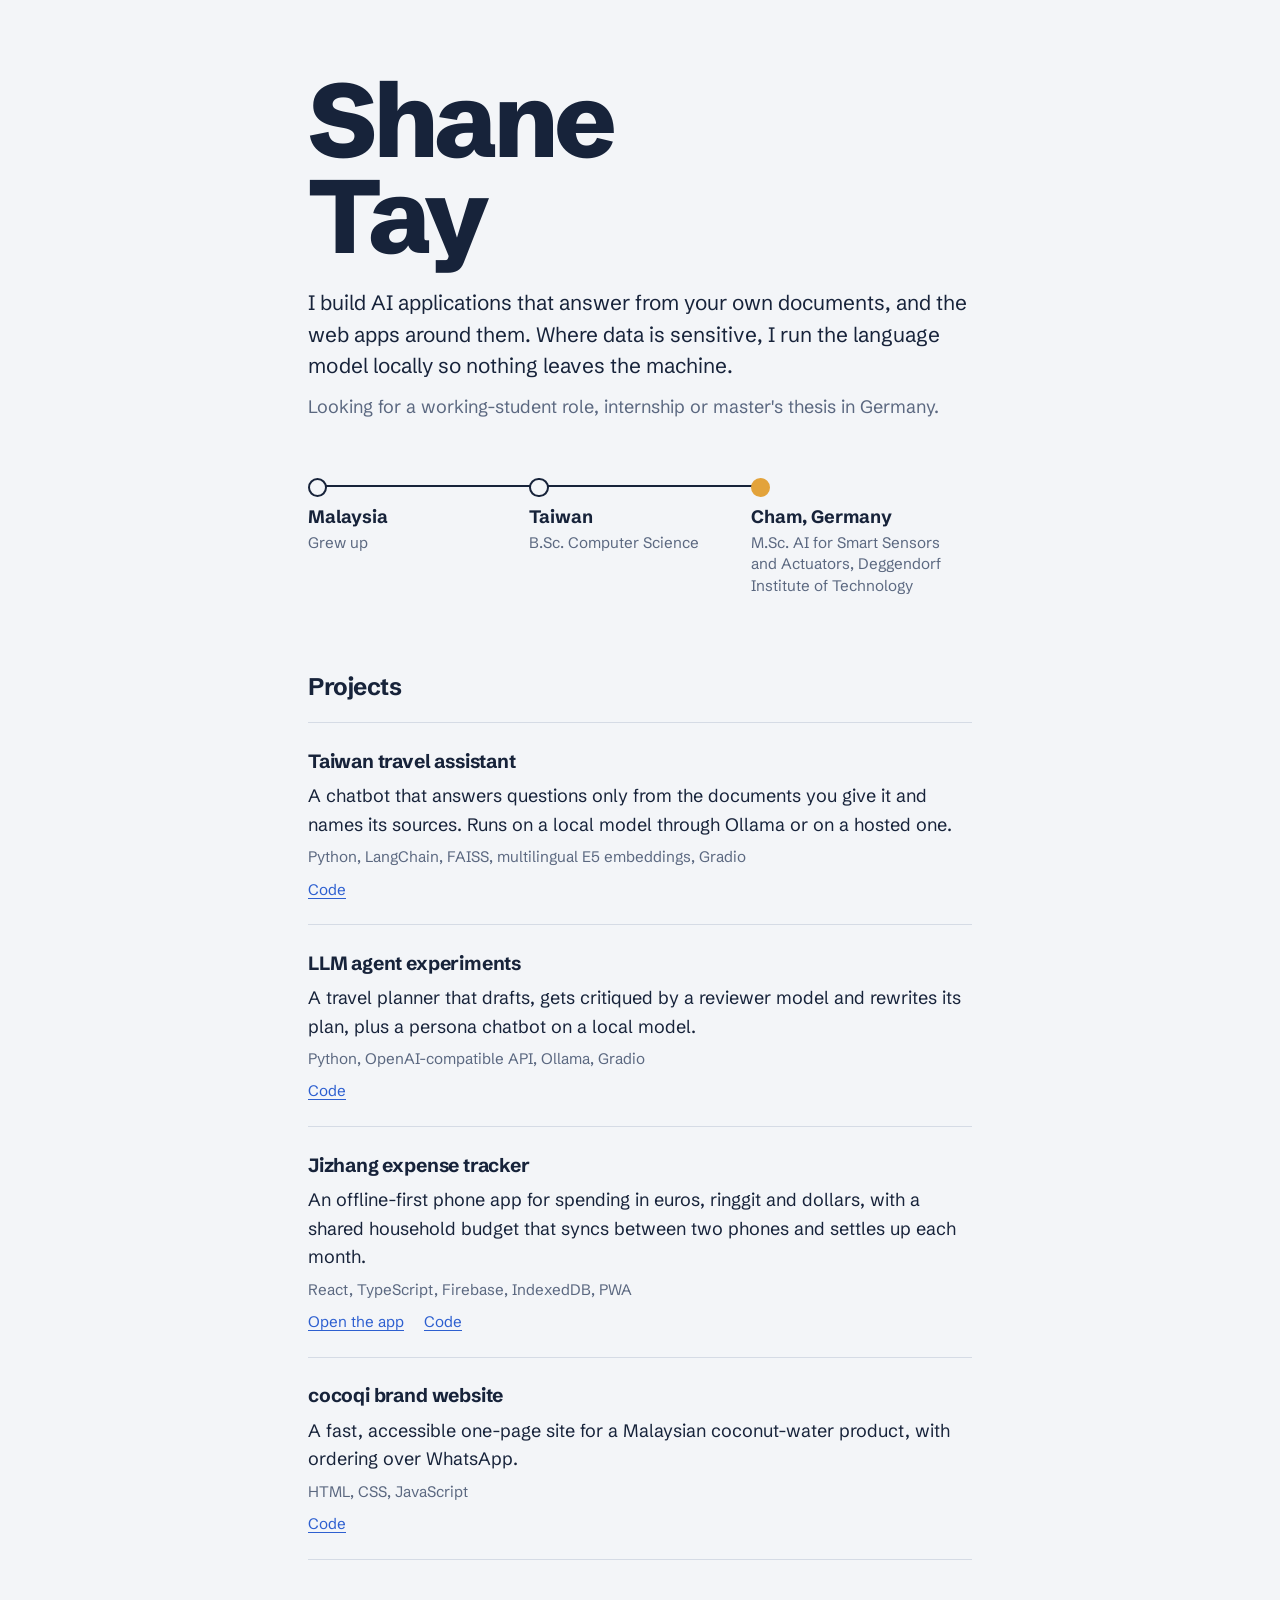
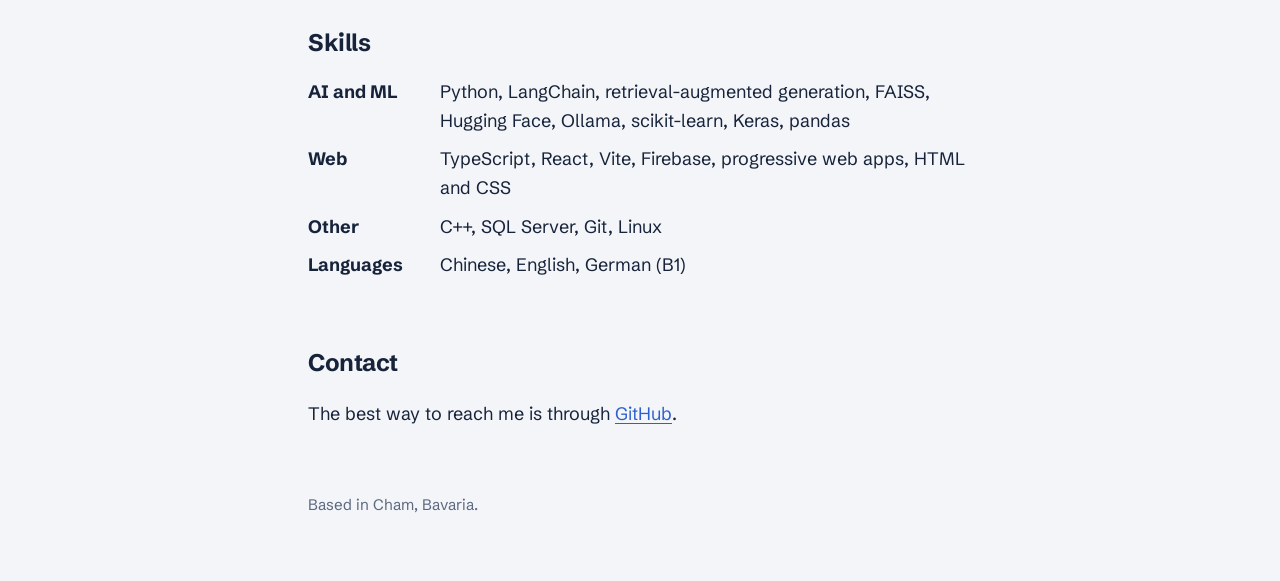
==== index.html @ 3208800c "Replace color game with portfolio homepage Moves the 2019 color game to archive/color-game/ and adds" ====
<!doctype html>
<html lang="en">
<head>
<meta charset="utf-8">
<meta name="viewport" content="width=device-width, initial-scale=1">
<title>Shane Tay · AI and software developer</title>
<meta name="description" content="Shane Tay, M.Sc. student in AI for Smart Sensors and Actuators at Deggendorf Institute of Technology (Cham). Builds RAG and local-LLM applications and web apps.">
<link rel="preconnect" href="https://fonts.googleapis.com">
<link rel="preconnect" href="https://fonts.gstatic.com" crossorigin>
<link href="https://fonts.googleapis.com/css2?family=Schibsted+Grotesk:wght@400;500;700;800&display=swap" rel="stylesheet">
<style>
  :root {
    --paper: #F3F5F8;
    --ink: #17233A;
    --muted: #5B6880;
    --rule: #D5DBE5;
    --link: #2D5FD0;
    --marigold: #E3A33B;
    color-scheme: light dark;
  }
  @media (prefers-color-scheme: dark) {
    :root {
      --paper: #121A2A;
      --ink: #E7ECF4;
      --muted: #9AA6BA;
      --rule: #2A3650;
      --link: #8DB0FF;
      --marigold: #F0B65A;
    }
  }
  * { box-sizing: border-box; }
  html { -webkit-text-size-adjust: 100%; }
  body {
    margin: 0;
    background: var(--paper);
    color: var(--ink);
    font: 400 1.125rem/1.6 "Schibsted Grotesk", system-ui, sans-serif;
  }
  main { max-width: 44rem; margin: 0 auto; padding: 4.5rem 1.25rem 4rem; }
  a { color: var(--link); text-underline-offset: 0.18em; text-decoration-thickness: 1px; }
  a:hover { text-decoration-thickness: 2px; }
  a:focus-visible { outline: 2px solid var(--link); outline-offset: 3px; border-radius: 2px; }

  h1 {
    font-weight: 800;
    font-size: clamp(3.25rem, 12vw, 6.5rem);
    line-height: 0.92;
    letter-spacing: -0.045em;
    margin: 0 0 1.5rem;
  }
  .lede { font-size: 1.3rem; line-height: 1.5; max-width: 34em; margin: 0; }
  .lede + p { color: var(--muted); margin: 0.75rem 0 0; }

  /* The route: Malaysia -> Taiwan -> Cham */
  .route { list-style: none; padding: 0; margin: 3.5rem 0 4.5rem; display: grid; grid-template-columns: repeat(3, 1fr); position: relative; }
  .route::before {
    content: ""; position: absolute; left: 0.45rem; right: calc(33.333% - 0.45rem); top: 0.45rem;
    height: 2px; background: var(--ink); transform-origin: left; animation: draw 1.1s 0.2s cubic-bezier(.6,.1,.2,1) both;
  }
  .route li { position: relative; padding-top: 1.6rem; padding-right: 0.75rem; }
  .route li::before {
    content: ""; position: absolute; top: 0; left: 0; width: 0.95rem; height: 0.95rem; border-radius: 50%;
    background: var(--paper); border: 2px solid var(--ink);
  }
  .route li:last-child::before { background: var(--marigold); border-color: var(--marigold); }
  .route strong { display: block; font-weight: 700; }
  .route span { display: block; color: var(--muted); font-size: 0.95rem; line-height: 1.4; }
  @keyframes draw { from { transform: scaleX(0); } to { transform: scaleX(1); } }

  h2 { font-size: 1.5rem; font-weight: 700; letter-spacing: -0.02em; margin: 0 0 1rem; }
  section { margin-top: 4rem; }

  .project { border-top: 1px solid var(--rule); padding: 1.4rem 0; }
  .project:last-child { border-bottom: 1px solid var(--rule); }
  .project h3 { font-size: 1.2rem; font-weight: 700; margin: 0; letter-spacing: -0.01em; }
  .project h3 a { color: var(--ink); text-decoration: none; }
  .project h3 a:hover { text-decoration: underline; }
  .project p { margin: 0.35rem 0 0; }
  .project .stack { color: var(--muted); font-size: 0.95rem; }
  .project .links { margin-top: 0.5rem; font-size: 0.95rem; display: flex; gap: 1.25rem; flex-wrap: wrap; }

  dl { margin: 0; display: grid; grid-template-columns: 7rem 1fr; gap: 0.6rem 1.25rem; }
  dt { font-weight: 700; }
  dd { margin: 0; }

  footer { margin-top: 4rem; color: var(--muted); font-size: 0.95rem; }

  @media (max-width: 34rem) {
    main { padding-top: 3rem; }
    .route { grid-template-columns: 1fr; gap: 1.25rem; }
    .route::before { left: 0.42rem; right: auto; top: 0.45rem; bottom: 2.2rem; width: 2px; height: auto; transform-origin: top; animation-name: drawY; }
    .route li { padding: 0 0 0 1.9rem; }
    .route li::before { z-index: 1; }
    .route li:last-child::after { content: ""; position: absolute; left: 0; top: 0.5rem; bottom: -2.5rem; width: 1rem; background: var(--paper); }
    dl { grid-template-columns: 1fr; gap: 0.15rem; }
    dd { margin-bottom: 0.75rem; }
  }
  @keyframes drawY { from { transform: scaleY(0); } to { transform: scaleY(1); } }
  @media (prefers-reduced-motion: reduce) { .route::before { animation: none; } }
</style>
</head>
<body>
<main>
  <header>
    <h1>Shane<br>Tay</h1>
    <p class="lede">I build AI applications that answer from your own documents, and the web apps around them. Where data is sensitive, I run the language model locally so nothing leaves the machine.</p>
    <p>Looking for a working-student role, internship or master's thesis in Germany.</p>
  </header>

  <ol class="route" aria-label="Background">
    <li><strong>Malaysia</strong><span>Grew up</span></li>
    <li><strong>Taiwan</strong><span>B.Sc. Computer Science</span></li>
    <li><strong>Cham, Germany</strong><span>M.Sc. AI for Smart Sensors and Actuators, Deggendorf Institute of Technology</span></li>
  </ol>

  <section aria-labelledby="projects">
    <h2 id="projects">Projects</h2>

    <article class="project">
      <h3><a href="https://github.com/shanetcy/taiwan-travel-rag">Taiwan travel assistant</a></h3>
      <p>A chatbot that answers questions only from the documents you give it and names its sources. Runs on a local model through Ollama or on a hosted one.</p>
      <p class="stack">Python, LangChain, FAISS, multilingual E5 embeddings, Gradio</p>
      <div class="links"><a href="https://github.com/shanetcy/taiwan-travel-rag">Code</a></div>
    </article>

    <article class="project">
      <h3><a href="https://github.com/shanetcy/llm-agent-experiments">LLM agent experiments</a></h3>
      <p>A travel planner that drafts, gets critiqued by a reviewer model and rewrites its plan, plus a persona chatbot on a local model.</p>
      <p class="stack">Python, OpenAI-compatible API, Ollama, Gradio</p>
      <div class="links"><a href="https://github.com/shanetcy/llm-agent-experiments">Code</a></div>
    </article>

    <article class="project">
      <h3><a href="https://github.com/shanetcy/jizhang">Jizhang expense tracker</a></h3>
      <p>An offline-first phone app for spending in euros, ringgit and dollars, with a shared household budget that syncs between two phones and settles up each month.</p>
      <p class="stack">React, TypeScript, Firebase, IndexedDB, PWA</p>
      <div class="links"><a href="https://shanetcy.github.io/jizhang/">Open the app</a><a href="https://github.com/shanetcy/jizhang">Code</a></div>
    </article>

    <article class="project">
      <h3><a href="https://github.com/shanetcy/cocoqi">cocoqi brand website</a></h3>
      <p>A fast, accessible one-page site for a Malaysian coconut-water product, with ordering over WhatsApp.</p>
      <p class="stack">HTML, CSS, JavaScript</p>
      <div class="links"><a href="https://github.com/shanetcy/cocoqi">Code</a></div>
    </article>
  </section>

  <section aria-labelledby="skills">
    <h2 id="skills">Skills</h2>
    <dl>
      <dt>AI and ML</dt><dd>Python, LangChain, retrieval-augmented generation, FAISS, Hugging Face, Ollama, scikit-learn, Keras, pandas</dd>
      <dt>Web</dt><dd>TypeScript, React, Vite, Firebase, progressive web apps, HTML and CSS</dd>
      <dt>Other</dt><dd>C++, SQL Server, Git, Linux</dd>
      <dt>Languages</dt><dd>Chinese, English, German (B1)</dd>
    </dl>
  </section>

  <section aria-labelledby="contact">
    <h2 id="contact">Contact</h2>
    <p>The best way to reach me is through <a href="https://github.com/shanetcy">GitHub</a>.</p>
    <!-- Add your email or LinkedIn here, e.g. <a href="mailto:you@example.com">you@example.com</a> -->
  </section>

  <footer>Based in Cham, Bavaria.</footer>
</main>
</body>
</html>
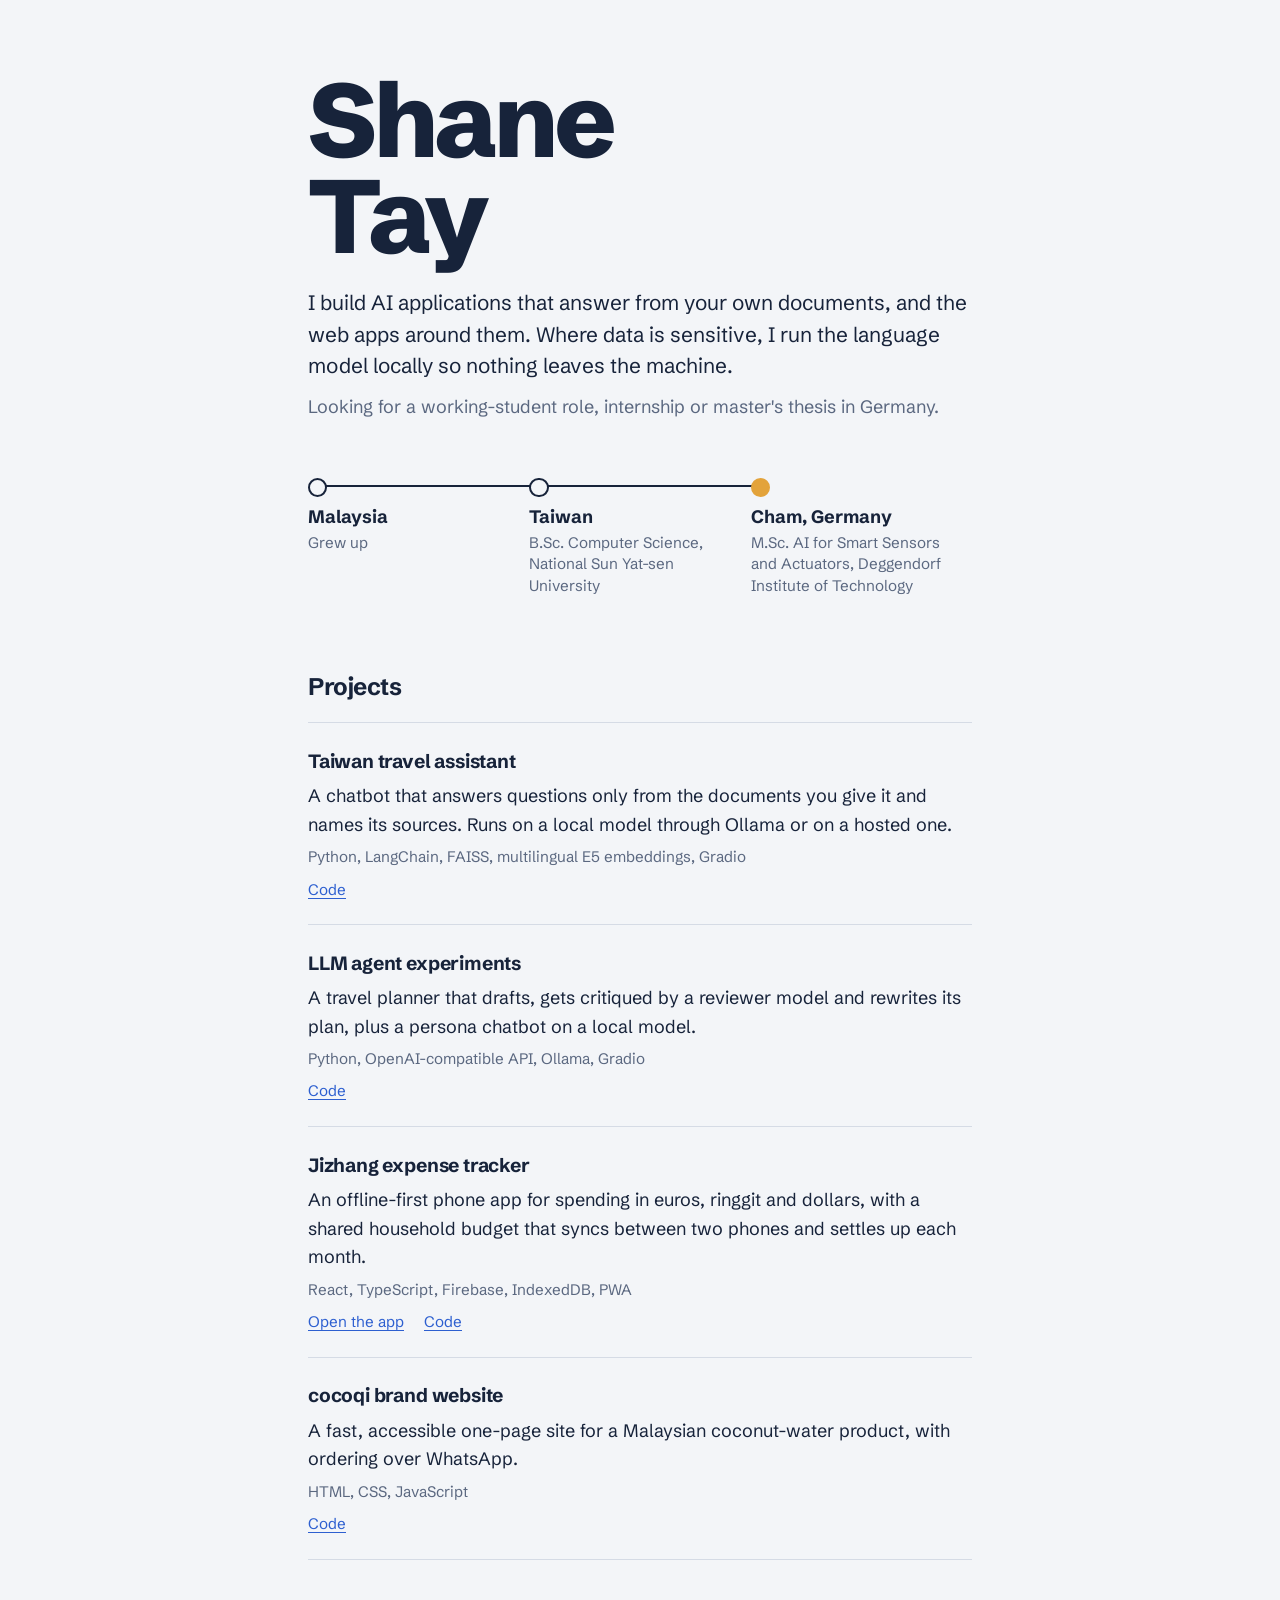
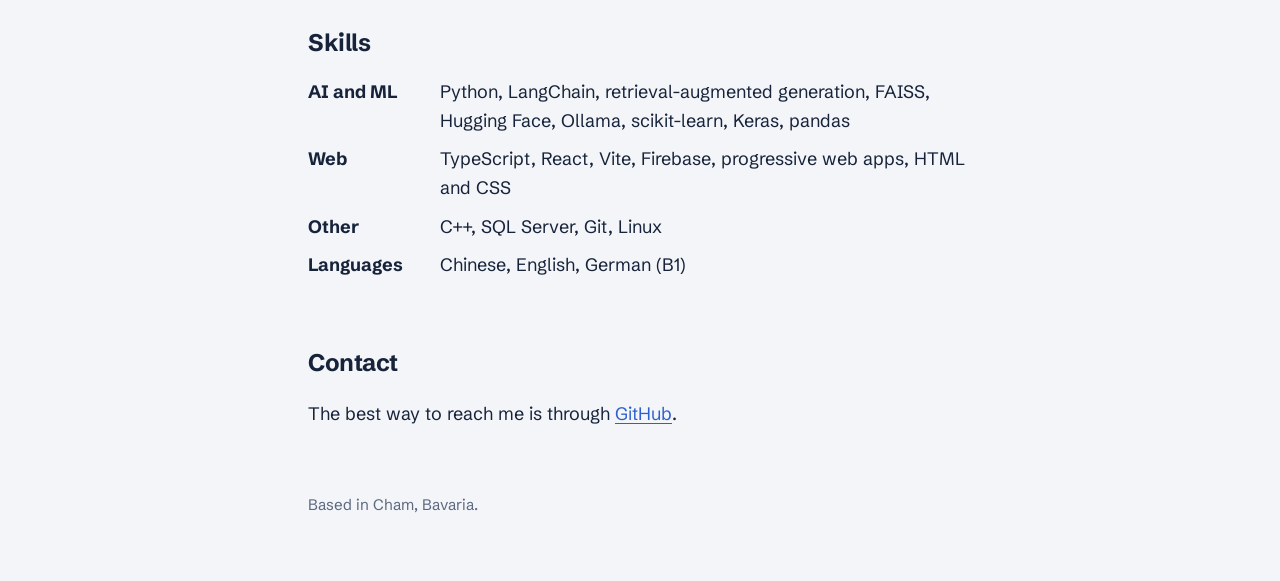
==== commit 474fd317: "Add bachelor's university Co-Authored-By: Claude Opus 5.5 <noreply@anthropic.com> Claude-Session: ht" ====
--- a/index.html
+++ b/index.html
@@ -109,7 +109,7 @@
 
   <ol class="route" aria-label="Background">
     <li><strong>Malaysia</strong><span>Grew up</span></li>
-    <li><strong>Taiwan</strong><span>B.Sc. Computer Science</span></li>
+    <li><strong>Taiwan</strong><span>B.Sc. Computer Science, National Sun Yat-sen University</span></li>
     <li><strong>Cham, Germany</strong><span>M.Sc. AI for Smart Sensors and Actuators, Deggendorf Institute of Technology</span></li>
   </ol>
 
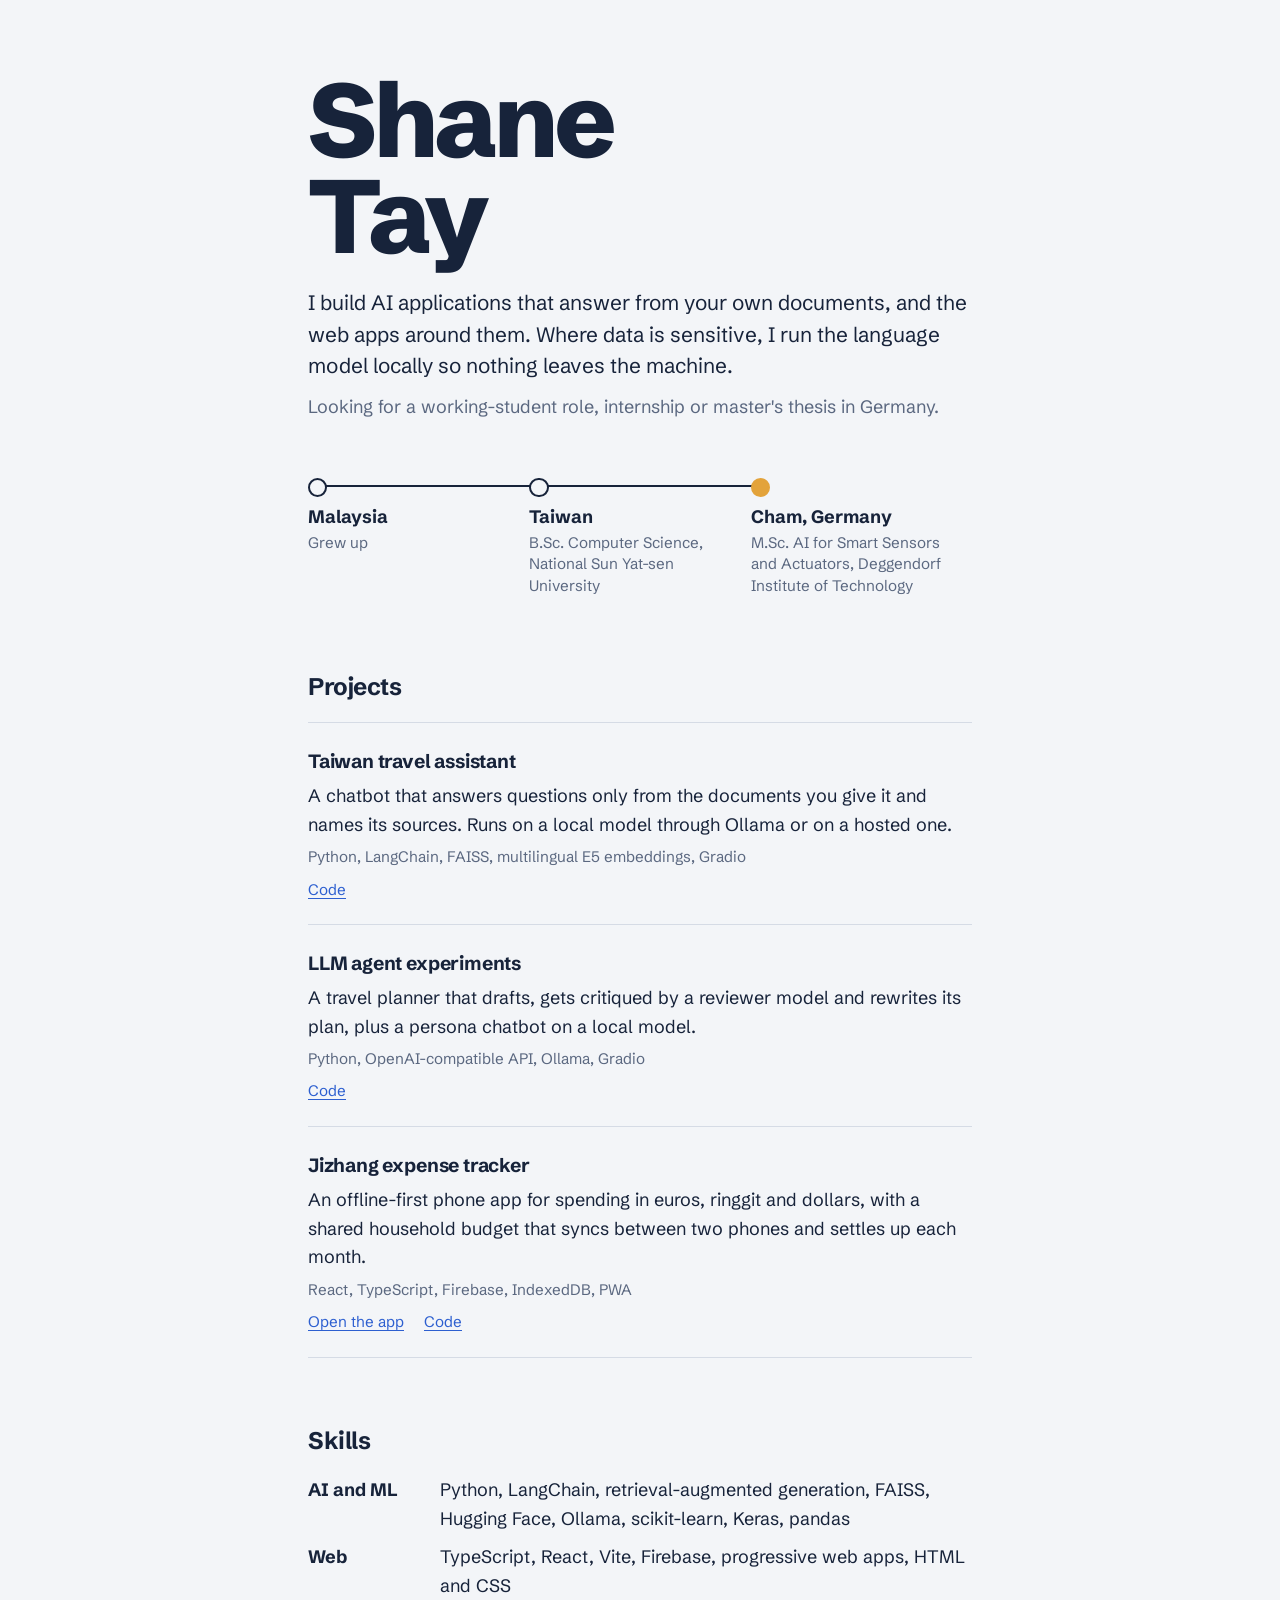
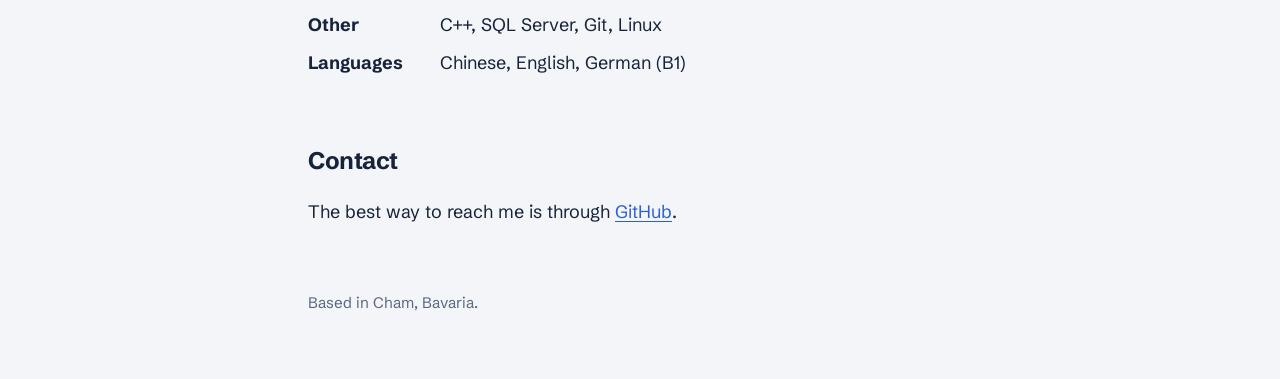
==== commit ecd836a8: "Remove cocoqi from projects Co-Authored-By: Claude Opus 5.5 <noreply@anthropic.com> Claude-Session: " ====
--- a/index.html
+++ b/index.html
@@ -137,12 +137,6 @@
       <div class="links"><a href="https://shanetcy.github.io/jizhang/">Open the app</a><a href="https://github.com/shanetcy/jizhang">Code</a></div>
     </article>
 
-    <article class="project">
-      <h3><a href="https://github.com/shanetcy/cocoqi">cocoqi brand website</a></h3>
-      <p>A fast, accessible one-page site for a Malaysian coconut-water product, with ordering over WhatsApp.</p>
-      <p class="stack">HTML, CSS, JavaScript</p>
-      <div class="links"><a href="https://github.com/shanetcy/cocoqi">Code</a></div>
-    </article>
   </section>
 
   <section aria-labelledby="skills">
